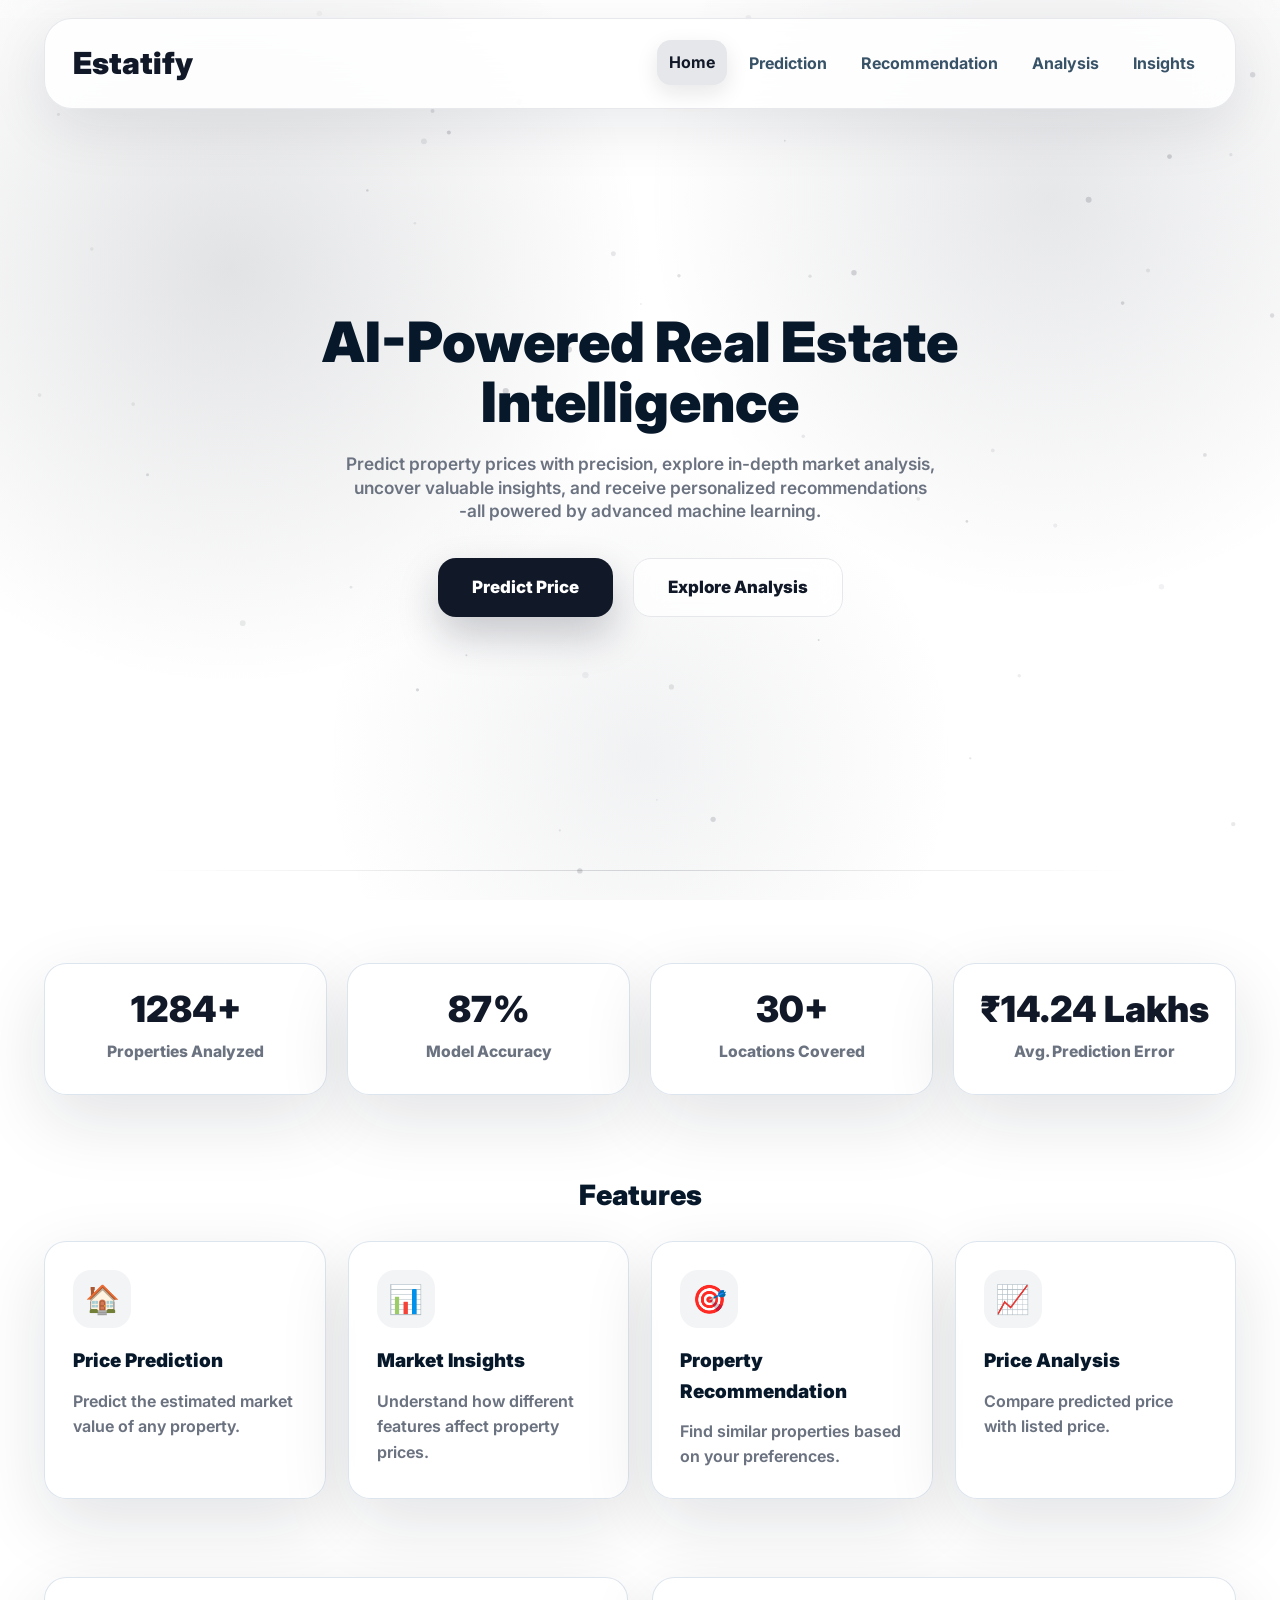
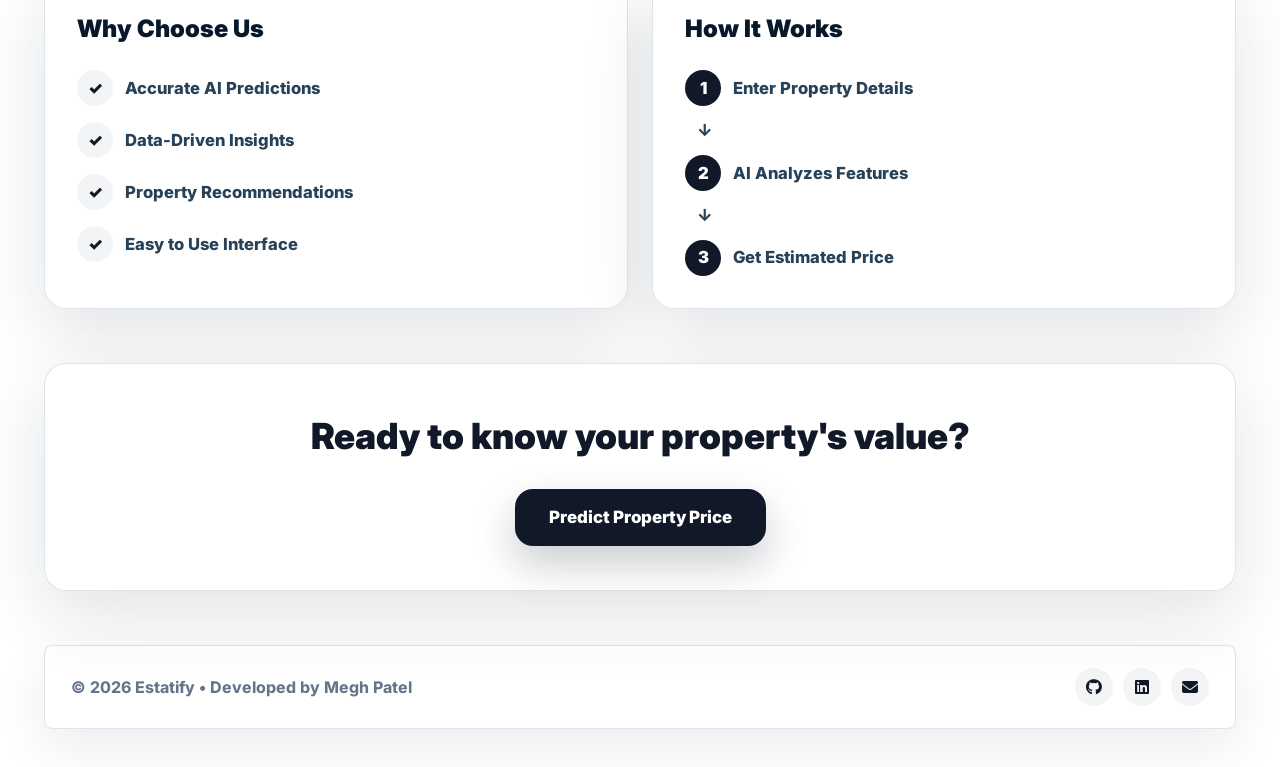
==== frontend/templates/index.html @ e3123c56 "Complete Frontend Implementation" ====
<!DOCTYPE html>
<html lang="en">
<head>
    <meta charset="UTF-8">
    <meta name="viewport" content="width=device-width, initial-scale=1.0">
    <title>Estatify | AI Real Estate Price Prediction</title>
    <link rel="stylesheet" href="https://cdnjs.cloudflare.com/ajax/libs/font-awesome/6.5.2/css/all.min.css">
    <style>
        @import url('https://fonts.googleapis.com/css2?family=Inter:wght@400;500;600;700;800;900&display=swap');

        * {
            box-sizing: border-box;
            margin: 0;
            padding: 0;
        }

        :root {
            --ink: #111827;
            --muted: #6b7280;
            --line: #e5e7eb;
            --paper: #ffffff;
            --soft: #f8fafc;
            --blue: #2563eb;
            --blue-dark: #111827;
            --green: #0f766e;
            --gold: #b45309;
            --shadow: 0 24px 70px rgba(15, 23, 42, 0.12);
        }

        body {
            min-height: 100vh;
            overflow-x: hidden;
            background: #ffffff;
            color: var(--ink);
            font-family: Inter, system-ui, -apple-system, BlinkMacSystemFont, "Segoe UI", sans-serif;
            line-height: 1.6;
        }

        body::before {
            content: "";
            position: fixed;
            inset: 0;
            z-index: -2;
            background:
                radial-gradient(circle at 18% 30%, rgba(17, 24, 39, 0.12), transparent 34%),
                radial-gradient(circle at 82% 22%, rgba(15, 23, 42, 0.1), transparent 32%),
                radial-gradient(circle at 50% 84%, rgba(75, 85, 99, 0.08), transparent 32%),
                #ffffff;
        }

        body::after {
            content: "";
            position: fixed;
            top: 0;
            left: 0;
            right: 0;
            height: 18px;
            z-index: 9;
            background: rgba(255, 255, 255, 0.22);
            backdrop-filter: blur(18px);
            -webkit-backdrop-filter: blur(18px);
            pointer-events: none;
        }

        #heroCanvas {
            position: fixed;
            inset: 0;
            z-index: -1;
            width: 100%;
            height: 100%;
            opacity: 0.42;
            pointer-events: none;
        }

        .container {
            max-width: 1260px;
            margin: 0 auto;
            padding: 0 34px;
        }

        .navbar {
            position: sticky;
            top: 16px;
            z-index: 10;
            display: flex;
            align-items: center;
            justify-content: space-between;
            gap: 80px;
            margin-top: 18px;
            padding: 20px 28px;
            border: 1px solid rgba(229, 231, 235, 0.95);
            border-radius: 28px;
            background: rgba(255, 255, 255, 0.86);
            box-shadow: 0 18px 60px rgba(15, 23, 42, 0.09);
            backdrop-filter: blur(18px);
            flex-wrap: wrap;
        }

        .logo {
            display: inline-flex;
            align-items: center;
            color: var(--ink);
            font-size: 1.9rem;
            font-weight: 900;
            letter-spacing: 0;
            text-decoration: none;
        }

        .nav-links {
            display: flex;
            align-items: center;
            justify-content: flex-end;
            gap: 10px;
            margin-left: auto;
            flex-wrap: wrap;
        }

        .nav-links a {
            color: #385267;
            font-size: 1rem;
            font-weight: 700;
            text-decoration: none;
            padding: 10px 12px;
            border-radius: 14px;
            transition: color 0.2s ease, transform 0.2s ease, background 0.2s ease;
        }

        .nav-links a:hover,
        .nav-links a.active {
            color: var(--ink);
            background: #f3f4f6;
            box-shadow: 0 8px 22px rgba(15, 23, 42, 0.1);
            transform: translateY(-1px);
        }

        .nav-links a.active {
            background: #e5e7eb;
        }

        .hero {
            position: relative;
            display: flex;
            min-height: calc(100vh - 138px);
            flex-direction: column;
            align-items: center;
            justify-content: center;
            padding: 62px 0 112px;
            text-align: center;
        }

        .hero::after {
            content: "";
            position: absolute;
            left: 50%;
            bottom: 0;
            width: min(980px, 100%);
            height: 1px;
            transform: translateX(-50%);
            background: linear-gradient(90deg, transparent, rgba(17, 24, 39, 0.16), transparent);
            box-shadow: 0 28px 70px rgba(15, 23, 42, 0.16);
        }

        .hero h1 {
            max-width: 980px;
            margin: 0 auto;
            color: #07182a;
            font-size: clamp(2.55rem, 4.35vw, 4.35rem);
            font-weight: 900;
            line-height: 1.08;
            text-wrap: balance;
        }

        .hero p {
            max-width: 980px;
            margin: 20px auto 0;
            color: var(--muted);
            font-size: 1.08rem;
            font-weight: 600;
            line-height: 1.35;
            text-wrap: balance;
        }

        .desktop-break {
            display: inline;
        }

        .hero-badge {
            display: inline-flex;
            align-items: center;
            gap: 10px;
            margin-bottom: 34px;
            padding: 10px 20px;
            border: 1px solid var(--line);
            border-radius: 999px;
            background: rgba(255, 255, 255, 0.82);
            box-shadow: 0 12px 34px rgba(15, 23, 42, 0.07);
            color: #6b7280;
            font-size: 1rem;
            font-weight: 700;
            backdrop-filter: blur(16px);
        }

        .hero-badge::before {
            content: "";
            width: 9px;
            height: 9px;
            border-radius: 50%;
            background: #111827;
            box-shadow: 0 0 0 7px rgba(17, 24, 39, 0.08);
        }

        .hero-accent {
            color: #111827;
            text-shadow: 0 18px 42px rgba(15, 23, 42, 0.12);
        }

        .btn-group {
            display: flex;
            justify-content: center;
            gap: 20px;
            margin-top: 36px;
            flex-wrap: wrap;
        }

        .btn {
            display: inline-flex;
            align-items: center;
            justify-content: center;
            min-height: 56px;
            border-radius: 18px;
            padding: 15px 34px;
            font-size: 1.06rem;
            font-weight: 850;
            text-decoration: none;
            transition: transform 0.2s ease, box-shadow 0.2s ease, background 0.2s ease;
        }

        .btn-primary {
            background: #111827;
            color: #ffffff;
            box-shadow: 0 18px 40px rgba(17, 24, 39, 0.22);
        }

        .btn-secondary {
            border: 1px solid var(--line);
            background: rgba(255, 255, 255, 0.72);
            color: var(--ink);
            backdrop-filter: blur(14px);
        }

        .btn:hover {
            transform: translateY(-2px);
            box-shadow: 0 18px 34px rgba(8, 75, 130, 0.18);
        }

        .stats {
            display: grid;
            grid-template-columns: repeat(4, minmax(0, 1fr));
            gap: 20px;
            margin: 92px 0 78px;
            scroll-margin-top: 28px;
        }

        .card {
            border: 1px solid rgba(217, 226, 236, 0.9);
            border-radius: 22px;
            background: rgba(255, 255, 255, 0.88);
            box-shadow: var(--shadow);
            backdrop-filter: blur(18px);
        }

        .stat-box {
            min-height: 132px;
            padding: 26px 20px;
            text-align: center;
            cursor: pointer;
            transition: transform 0.22s ease, box-shadow 0.22s ease, background 0.22s ease, border-color 0.22s ease;
        }

        .stat-box:hover,
        .stat-box.metric-active {
            border-color: #111827;
            background: #111827;
            box-shadow: 0 28px 70px rgba(17, 24, 39, 0.24);
            transform: translateY(-6px);
        }

        .stat-box strong {
            display: block;
            color: #111827;
            font-size: 2.25rem;
            font-weight: 900;
            line-height: 1.1;
        }

        .stat-box span {
            display: block;
            margin-top: 10px;
            color: var(--muted);
            font-size: 0.98rem;
            font-weight: 800;
        }

        .stat-box:hover strong,
        .stat-box:hover span,
        .stat-box.metric-active strong,
        .stat-box.metric-active span {
            color: #ffffff;
        }

        .section {
            padding-bottom: 78px;
        }

        .section-heading {
            margin-bottom: 24px;
            color: #07182a;
            font-size: 1.75rem;
            font-weight: 900;
            text-align: center;
        }

        .feature-grid {
            display: grid;
            grid-template-columns: repeat(4, minmax(0, 1fr));
            gap: 22px;
        }

        .feature-card {
            min-height: 244px;
            padding: 28px;
            transition: transform 0.24s ease, box-shadow 0.24s ease, border-color 0.24s ease;
        }

        .feature-card:hover {
            border-color: rgba(17, 24, 39, 0.18);
            box-shadow: 0 30px 70px rgba(15, 23, 42, 0.14);
            transform: translateY(-6px);
        }

        .icon {
            display: inline-flex;
            width: 58px;
            height: 58px;
            align-items: center;
            justify-content: center;
            border-radius: 18px;
            background: #f3f4f6;
            color: #111827;
            font-size: 1.75rem;
            font-weight: 900;
        }

        .feature-card:nth-child(2) .icon {
            background: #f3f4f6;
            color: #111827;
        }

        .feature-card:nth-child(3) .icon {
            background: #f3f4f6;
            color: #111827;
        }

        .feature-card:nth-child(4) .icon {
            background: #f3f4f6;
            color: #111827;
        }

        .feature-card h3 {
            margin-top: 18px;
            color: #07182a;
            font-size: 1.18rem;
            font-weight: 900;
        }

        .feature-card p {
            margin-top: 12px;
            color: var(--muted);
            font-size: 1rem;
            font-weight: 650;
        }

        .reveal-on-scroll {
            opacity: 0;
            transform: translateY(34px);
            filter: blur(8px);
            transition: opacity 0.72s ease, transform 0.72s ease, filter 0.72s ease;
        }

        .reveal-on-scroll.is-visible {
            opacity: 1;
            transform: translateY(0);
            filter: blur(0);
        }

        .reveal-on-scroll .feature-card,
        .reveal-on-scroll .panel,
        .reveal-on-scroll.cta {
            opacity: 0;
            transform: translateY(22px);
            transition: opacity 0.56s ease, transform 0.56s ease;
        }

        .reveal-on-scroll.is-visible .feature-card,
        .reveal-on-scroll.is-visible .panel,
        .reveal-on-scroll.is-visible.cta {
            opacity: 1;
            transform: translateY(0);
        }

        .reveal-on-scroll.is-visible .feature-card:nth-child(2),
        .reveal-on-scroll.is-visible .panel:nth-child(2) {
            transition-delay: 0.08s;
        }

        .reveal-on-scroll.is-visible .feature-card:nth-child(3) {
            transition-delay: 0.16s;
        }

        .reveal-on-scroll.is-visible .feature-card:nth-child(4) {
            transition-delay: 0.24s;
        }

        .split-section {
            display: grid;
            grid-template-columns: minmax(0, 1fr) minmax(0, 1fr);
            gap: 24px;
            padding-bottom: 54px;
        }

        .panel {
            padding: 32px;
        }

        .panel-title {
            margin-bottom: 22px;
            color: #07182a;
            font-size: 1.5rem;
            font-weight: 900;
        }

        .check-list,
        .steps {
            display: grid;
            gap: 16px;
            list-style: none;
        }

        .check-list li,
        .steps li {
            display: flex;
            align-items: center;
            gap: 12px;
            color: #274258;
            font-size: 1.04rem;
            font-weight: 800;
        }

        .check,
        .step-number {
            display: inline-flex;
            width: 36px;
            height: 36px;
            flex: 0 0 36px;
            align-items: center;
            justify-content: center;
            border-radius: 50%;
            font-weight: 900;
        }

        .check {
            background: #f3f4f6;
            color: #111827;
        }

        .step-number {
            background: var(--ink);
            color: #ffffff;
        }

        .arrow {
            justify-content: flex-start;
            padding-left: 12px;
            color: #8aa0b2;
            font-size: 1.45rem;
            line-height: 1;
        }

        .cta {
            margin-bottom: 52px;
            padding: 44px 32px;
            text-align: center;
            color: #111827;
            background: rgba(255, 255, 255, 0.9);
        }

        .cta p {
            margin-bottom: 24px;
            font-size: clamp(1.5rem, 3vw, 2.25rem);
            font-weight: 900;
        }

        .cta .btn-primary {
            background: #111827;
            color: #ffffff;
            box-shadow: 0 18px 40px rgba(17, 24, 39, 0.22);
        }

        .footer {
            display: flex;
            align-items: center;
            justify-content: space-between;
            gap: 18px;
            margin: 54px 0 38px;
            padding: 22px 26px;
            border: 1px solid rgba(217, 226, 236, 0.9);
            border-radius: 8px;
            background: rgba(255, 255, 255, 0.94);
            box-shadow: 0 18px 50px rgba(15, 23, 42, 0.08);
            color: #64748b;
            font-weight: 750;
            flex-wrap: wrap;
        }

        .footer p { margin: 0; }

        .footer-social {
            display: flex;
            align-items: center;
            gap: 10px;
        }

        .footer-social a {
            display: inline-flex;
            width: 38px;
            height: 38px;
            align-items: center;
            justify-content: center;
            border-radius: 50%;
            background: #f3f4f6;
            color: #111827;
            text-decoration: none;
            transition: transform 0.2s ease, background 0.2s ease, color 0.2s ease;
        }

        .footer-social a:hover {
            background: #111827;
            color: #ffffff;
            transform: translateY(-2px);
        }

        @media (max-width: 640px) {
            .footer {
                justify-content: center;
                padding: 20px;
                text-align: center;
            }
        }

        @media (max-width: 980px) {
            .stats,
            .feature-grid {
                grid-template-columns: repeat(2, minmax(0, 1fr));
            }

            .split-section {
                grid-template-columns: 1fr;
            }
        }

        @media (max-width: 720px) {
            .container {
                padding: 0 18px;
            }

            .navbar {
                align-items: flex-start;
                gap: 22px;
            }

            .nav-links {
                gap: 8px;
                margin-left: 0;
                justify-content: flex-start;
            }

            .hero {
                min-height: auto;
                padding: 56px 0 60px;
            }

            .desktop-break {
                display: none;
            }

            .stats,
            .feature-grid {
                grid-template-columns: 1fr;
            }

            .btn {
                width: 100%;
            }
        }
    </style>
</head>
<body>
    <canvas id="heroCanvas" aria-hidden="true"></canvas>
    <div class="container">
        <nav class="navbar">
            <a class="logo" href="/">Estatify</a>
            <div class="nav-links">
                <a class="active" href="/">Home</a>
                <a href="/prediction">Prediction</a>
                <a href="/recommendations">Recommendation</a>
                <a href="/analytics">Analysis</a>
                <a href="/insights">Insights</a>
            </div>
        </nav>

        <main>
            <section class="hero">
                <h1>AI-Powered Real Estate<br>Intelligence</h1>
                <p>Predict property prices with precision, explore in-depth market analysis,<br class="desktop-break">uncover valuable insights, and receive personalized recommendations<br class="desktop-break">-all powered by advanced machine learning.</p>
                <div class="btn-group">
                    <a href="/prediction" class="btn btn-primary">Predict Price</a>
                    <a href="/analytics" class="btn btn-secondary">Explore Analysis</a>
                </div>
            </section>

            <section class="stats" aria-label="Project statistics">
                <div class="stat-box card">
                    <strong class="metric-value" data-target="1300" data-suffix="+">0</strong>
                    <span>Properties Analyzed</span>
                </div>
                <div class="stat-box card">
                    <strong class="metric-value" data-target="88" data-suffix="%">0</strong>
                    <span>Model Accuracy</span>
                </div>
                <div class="stat-box card">
                    <strong class="metric-value" data-target="30" data-suffix="+">0</strong>
                    <span>Locations Covered</span>
                </div>
                <div class="stat-box card">
                    <strong class="metric-value" data-target="14.42" data-prefix="&#8377;" data-suffix=" Lakhs" data-decimals="2">0</strong>
                    <span>Avg. Prediction Error</span>
                </div>
            </section>

            <section class="section reveal-on-scroll">
                <h2 class="section-heading">Features</h2>
                <div class="feature-grid">
                    <article class="feature-card card">
                        <span class="icon" aria-hidden="true">&#127968;</span>
                        <h3>Price Prediction</h3>
                        <p>Predict the estimated market value of any property.</p>
                    </article>
                    <article class="feature-card card">
                        <span class="icon" aria-hidden="true">&#128202;</span>
                        <h3>Market Insights</h3>
                        <p>Understand how different features affect property prices.</p>
                    </article>
                    <article class="feature-card card">
                        <span class="icon" aria-hidden="true">&#127919;</span>
                        <h3>Property Recommendation</h3>
                        <p>Find similar properties based on your preferences.</p>
                    </article>
                    <article class="feature-card card">
                        <span class="icon" aria-hidden="true">&#128200;</span>
                        <h3>Price Analysis</h3>
                        <p>Compare predicted price with listed price.</p>
                    </article>
                </div>
            </section>

            <section class="split-section reveal-on-scroll">
                <div class="panel card">
                    <h2 class="panel-title">Why Choose Us</h2>
                    <ul class="check-list">
                        <li><span class="check" aria-hidden="true">&#10003;</span>Accurate AI Predictions</li>
                        <li><span class="check" aria-hidden="true">&#10003;</span>Data-Driven Insights</li>
                        <li><span class="check" aria-hidden="true">&#10003;</span>Property Recommendations</li>
                        <li><span class="check" aria-hidden="true">&#10003;</span>Easy to Use Interface</li>
                    </ul>
                </div>

                <div class="panel card">
                    <h2 class="panel-title">How It Works</h2>
                    <ol class="steps">
                        <li><span class="step-number">1</span>Enter Property Details</li>
                        <li class="arrow" aria-hidden="true">&#8595;</li>
                        <li><span class="step-number">2</span>AI Analyzes Features</li>
                        <li class="arrow" aria-hidden="true">&#8595;</li>
                        <li><span class="step-number">3</span>Get Estimated Price</li>
                    </ol>
                </div>
            </section>

            <section class="cta card reveal-on-scroll">
                <p>Ready to know your property's value?</p>
                <a href="/prediction" class="btn btn-primary">Predict Property Price</a>
            </section>
        </main>

        <footer class="footer">
            <p>&copy; 2026 Estatify &bull; Developed by Megh Patel</p>

            <div class="footer-social">
                <a href="https://github.com/MeghOfficial" target="_blank" aria-label="GitHub" rel="noopener">
                    <i class="fab fa-github"></i>
                </a>

                <a href="https://www.linkedin.com/in/megh-bavarva-588b78284/" target="_blank" aria-label="LinkedIn" rel="noopener">
                    <i class="fab fa-linkedin"></i>
                </a>

                <a href="mailto:bavarvamegh3139@gmail.com" aria-label="Email">
                    <i class="fas fa-envelope"></i>
                </a>
            </div>
        </footer>
    </div>

    <script>
        const heroCanvas = document.getElementById("heroCanvas");
        const heroContext = heroCanvas.getContext("2d");
        let particles = [];

        function resizeHeroCanvas() {
            heroCanvas.width = window.innerWidth * window.devicePixelRatio;
            heroCanvas.height = window.innerHeight * window.devicePixelRatio;
            heroContext.setTransform(window.devicePixelRatio, 0, 0, window.devicePixelRatio, 0, 0);
        }

        function createParticles() {
            const count = Math.min(70, Math.max(32, Math.floor(window.innerWidth / 24)));
            particles = Array.from({ length: count }, () => ({
                x: Math.random() * window.innerWidth,
                y: Math.random() * window.innerHeight,
                size: Math.random() * 2.4 + 0.8,
                speedX: (Math.random() - 0.5) * 0.22,
                speedY: (Math.random() - 0.5) * 0.22,
                alpha: Math.random() * 0.28 + 0.12,
            }));
        }

        function drawParticles() {
            heroContext.clearRect(0, 0, window.innerWidth, window.innerHeight);
            heroContext.fillStyle = "#111827";

            particles.forEach((particle) => {
                particle.x += particle.speedX;
                particle.y += particle.speedY;

                if (particle.x < -10) particle.x = window.innerWidth + 10;
                if (particle.x > window.innerWidth + 10) particle.x = -10;
                if (particle.y < -10) particle.y = window.innerHeight + 10;
                if (particle.y > window.innerHeight + 10) particle.y = -10;

                heroContext.globalAlpha = particle.alpha;
                heroContext.beginPath();
                heroContext.arc(particle.x, particle.y, particle.size, 0, Math.PI * 2);
                heroContext.fill();
            });

            heroContext.globalAlpha = 1;

            if (!reduceMotion) {
                requestAnimationFrame(drawParticles);
            }
        }

        const metricValues = document.querySelectorAll(".metric-value");
        const reduceMotion = window.matchMedia("(prefers-reduced-motion: reduce)").matches;

        function formatMetric(element, value) {
            const decimals = Number(element.dataset.decimals || 0);
            const prefix = element.dataset.prefix || "";
            const suffix = element.dataset.suffix || "";
            const formatted = decimals > 0 ? value.toFixed(decimals) : Math.round(value).toString();
            element.textContent = `${prefix}${formatted}${suffix}`;
        }

        function animateMetric(element) {
            const target = Number(element.dataset.target || 0);
            const duration = 1000;
            const startTime = performance.now();

            function tick(now) {
                const progress = Math.min((now - startTime) / duration, 1);
                const eased = 1 - Math.pow(1 - progress, 3);
                formatMetric(element, target * eased);

                if (progress < 1) {
                    requestAnimationFrame(tick);
                    return;
                }

                formatMetric(element, target);
            }

            if (reduceMotion) {
                formatMetric(element, target);
                return;
            }

            requestAnimationFrame(tick);
        }

        const statsObserver = new IntersectionObserver((entries, observer) => {
            entries.forEach((entry) => {
                if (!entry.isIntersecting) {
                    return;
                }

                metricValues.forEach(animateMetric);
                observer.disconnect();
            });
        }, { threshold: 0.35 });

        const statsSection = document.querySelector(".stats");
        if (statsSection) {
            statsObserver.observe(statsSection);
        }

        document.querySelectorAll(".stat-box").forEach((card) => {
            function activateMetric() {
                document.querySelectorAll(".stat-box.metric-active").forEach((activeCard) => {
                    if (activeCard !== card) {
                        activeCard.classList.remove("metric-active");
                    }
                });
                card.classList.add("metric-active");
            }

            card.addEventListener("pointerdown", activateMetric);
            card.addEventListener("mouseenter", activateMetric);
            card.addEventListener("mouseleave", () => {
                card.classList.remove("metric-active");
            });
        });

        const revealItems = document.querySelectorAll(".reveal-on-scroll");
        const revealObserver = new IntersectionObserver((entries) => {
            entries.forEach((entry) => {
                if (!entry.isIntersecting) {
                    return;
                }

                entry.target.classList.add("is-visible");
                revealObserver.unobserve(entry.target);
            });
        }, {
            threshold: 0.18,
            rootMargin: "0px 0px -80px 0px",
        });

        revealItems.forEach((item) => {
            revealObserver.observe(item);
        });

        resizeHeroCanvas();
        createParticles();
        drawParticles();

        window.addEventListener("resize", () => {
            resizeHeroCanvas();
            createParticles();
        });
    </script>
</body>
</html>
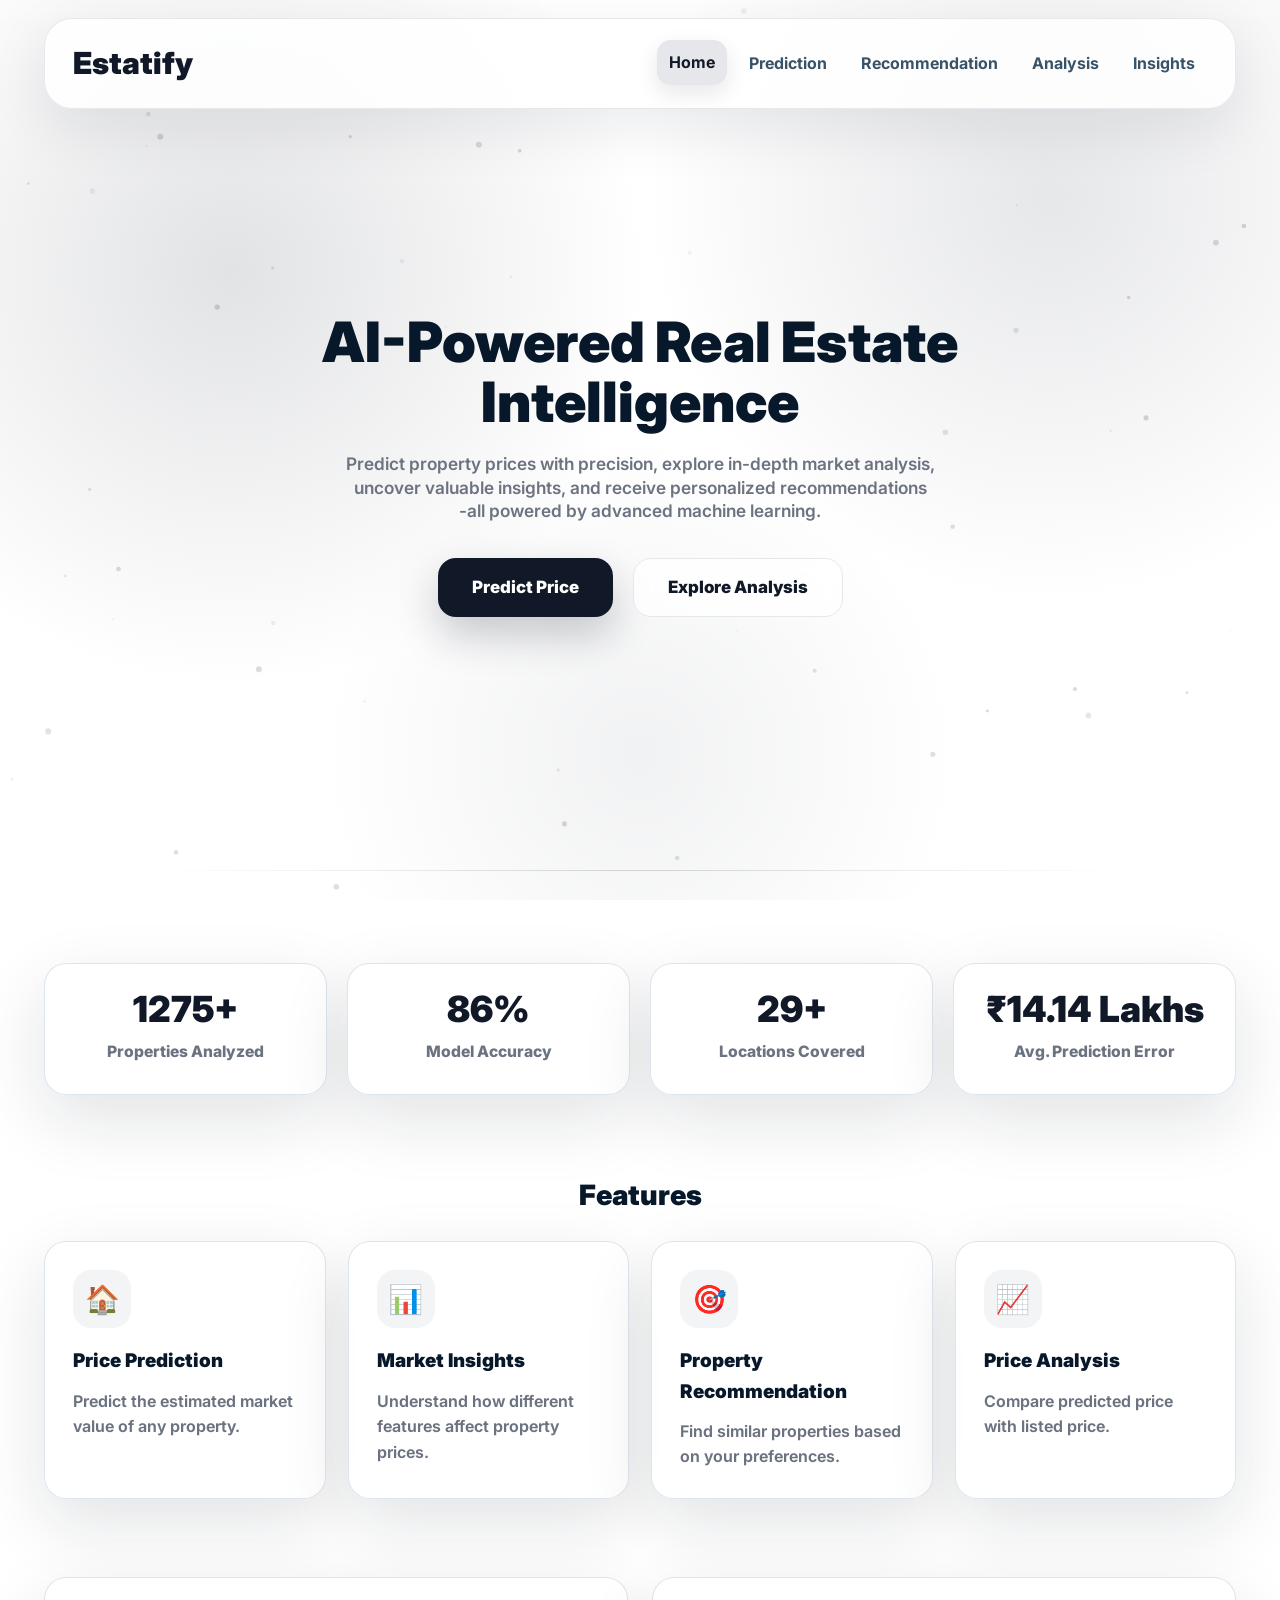
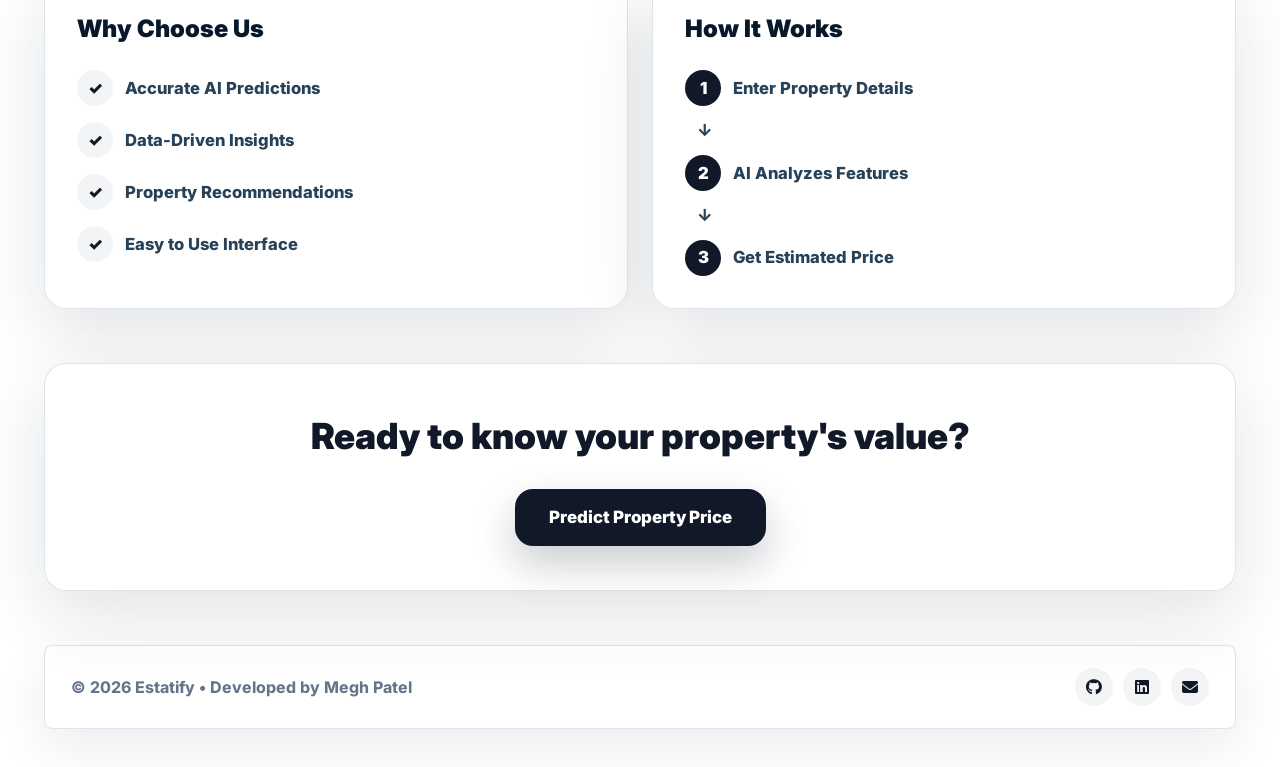
==== commit 5a4d8e9b: "Prepare Frontend for deployment" ====
--- a/frontend/templates/index.html
+++ b/frontend/templates/index.html
@@ -706,7 +706,7 @@
             <p>&copy; 2026 Estatify &bull; Developed by Megh Patel</p>
 
             <div class="footer-social">
-                <a href="https://github.com/MeghOfficial" target="_blank" aria-label="GitHub" rel="noopener">
+                <a href="https://github.com/MeghOfficial/Real_Estate" target="_blank" aria-label="GitHub" rel="noopener">
                     <i class="fab fa-github"></i>
                 </a>
 
